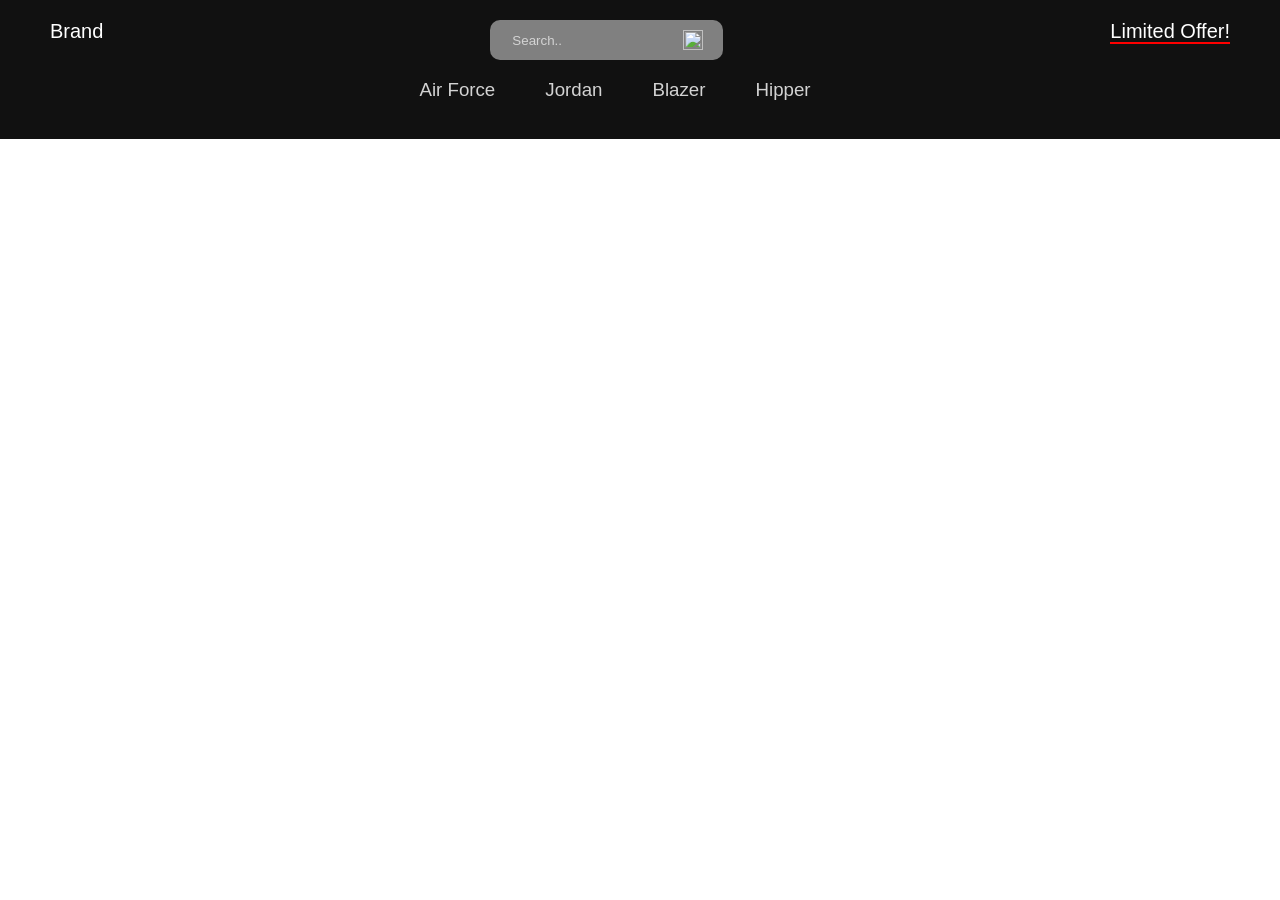
==== index.html @ 8e7e8dc8 "restar" ====
<DOCTYPE html!>
<html>
<head>
  <meta charset="UTF=8">
  <meta name="viewpoint" content="width=device-width, inital-scale=1.0">
  <title>Sample Store</title>
  <link rel="stylesheet" href="style.css">
</head>
<body>
  <nav>
    <!-- Top nav bar-->
    <div class="navTop">
      <div class="navItem">
        <span class="brandname">Brand</span>
      </div>

      <div class="navItem">
        <div class="search">
          <input type="text" placeholder="Search.." class="searchInput">
          <img height="20px" weidth="20px" src="https://github.com/safak/youtube/blob/html-css-js-ecommerce/img/search.png?raw=true">
        </div>
      </div>

      <div class="navItem">
        <span class="limittedoffer">Limited Offer!</span>
      </div>
    </div>
     <!--Top navbar close-->

    <!--bottom nav bar -->
    <div class="navBottom">
      <h3 class="menuitems">Air Force</h3>
      <h3 class="menuitems">Jordan</h3>
      <h3 class="menuitems">Blazer</h3>
      <h3 class="menuitems">Hipper</h3>
    </div>
    <!--bottom navbar close-->
  </nav>
</body>
</html>
---- style.css ----
body{
    font-family: 'Lato', sans-serif;
    padding:0;
    margin:0;
}

nav{
    background-color: #111;
    color: white;
    padding: 20px 50px ;
}

.navTop{
    display: flex;
    text-align: center;
    justify-content: space-between;
}

.brandname{
font-size: 20px;

}

.search{
    display: flex;
    align-items: center;
    background-color: gray;
    padding:10px 20px;
    border-radius: 10px;
}

.searchInput{
    border: none;
    background-color: transparent;
}

.searchInput::placeholder{
    color: lightgray;
}

.limittedoffer{
    font-size: 20px;
    border-bottom: 2px solid red;
    cursor: pointer;
}

.navBottom{
    display: flex;
    text-align: center;
    justify-content: center;
}

.menuitems{
    margin-right: 50px;
    cursor: pointer;
    color: lightgray;
    font-weight: 400;
}
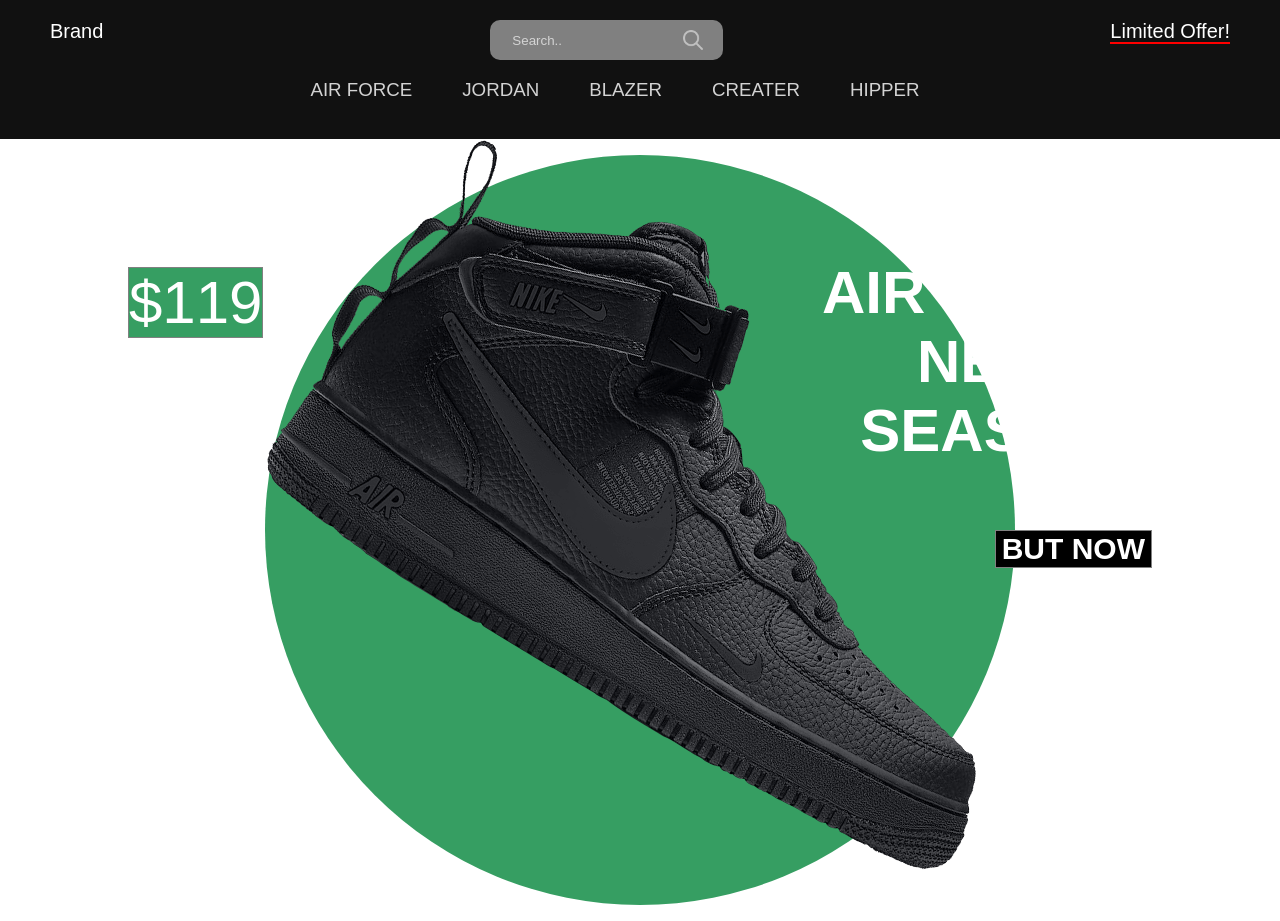
==== commit dc576852: "image slider" ====
--- a/index.html
+++ b/index.html
@@ -17,7 +17,7 @@
       <div class="navItem">
         <div class="search">
           <input type="text" placeholder="Search.." class="searchInput">
-          <img height="20px" weidth="20px" src="https://github.com/safak/youtube/blob/html-css-js-ecommerce/img/search.png?raw=true">
+          <img height="20px" weidth="20px" src="/img/search.png">
         </div>
       </div>
 
@@ -25,16 +25,63 @@
         <span class="limittedoffer">Limited Offer!</span>
       </div>
     </div>
-     <!--Top navbar close-->
 
     <!--bottom nav bar -->
     <div class="navBottom">
-      <h3 class="menuitems">Air Force</h3>
-      <h3 class="menuitems">Jordan</h3>
-      <h3 class="menuitems">Blazer</h3>
-      <h3 class="menuitems">Hipper</h3>
+      <h3 class="menuitem">AIR FORCE</h3>
+      <h3 class="menuitem">JORDAN</h3>
+      <h3 class="menuitem">BLAZER</h3>
+      <h3 class="menuitem">CREATER</h3>
+      <h3 class="menuitem">HIPPER</h3>
     </div>
-    <!--bottom navbar close-->
   </nav>
+
+  <!-- Imager slider-->
+  <div class="slider">
+    <div class="sliderwrapper">
+      <div class="slideritem">
+        <img src="./img/air.png" alt="" class="sliderimg">
+        <div class="sliderbg"></div>
+        <h1 class="slidertitle">AIR FORCE <br> NEW <br> SEASON</h1>
+        <h2 class="sliderprice">$119</h2>
+        <button class="buybutton">BUT NOW</button>
+      </div>
+
+      <div class="slideritem">
+        <img src="./img/jordan.png" alt="" class="sliderimg">
+        <div class="sliderbg"></div>
+        <h1 class="slidertitle">AIR JORDAN <br> NEW <br> SEASON</h1>
+        <h2 class="sliderprice">$149</h2>
+        <button class="buybutton">BUT NOW</button>
+      </div>
+
+      <div class="slideritem">
+        <img src="./img/blazer.png" alt="" class="sliderimg">
+        <div class="sliderbg"></div>
+        <h1 class="slidertitle">BLAZER <br> NEW <br> SEASON</h1>
+        <h2 class="sliderprice">$109</h2>
+        <button class="buybutton">BUT NOW</button>
+      </div>
+
+      <div class="slideritem">
+        <img src="./img/crater.png" alt="" class="sliderimg">
+        <div class="sliderbg"></div>
+        <h1 class="slidertitle">CREATER <br> NEW <br> SEASON</h1>
+        <h2 class="sliderprice">$129</h2>
+        <button class="buybutton">BUT NOW</button>
+      </div>
+
+      <div class="slideritem">
+        <img src="./img/hippie.png" alt="" class="sliderimg">
+        <div class="sliderbg"></div>
+        <h1 class="slidertitle">HIPPER <br> NEW <br> SEASON</h1>
+        <h2 class="sliderprice">$99</h2>
+        <button class="buybutton">BUT NOW</button>
+      </div>
+
+    </div>
+  </div>
+
+<script src="./script.js"></script>
 </body>
 </html>
--- a/style.css
+++ b/style.css
@@ -50,9 +50,113 @@
     justify-content: center;
 }
 
-.menuitems{
+.menuitem{
     margin-right: 50px;
     cursor: pointer;
     color: lightgray;
     font-weight: 400;
+}
+
+.slider{
+   background: url("https://images.unsplash.com/photo-1604147495798-57beb5d6af73?ixlib=rb-1.2.1&ixid=MnwxMjA3fDB8MHxwaG90by1wYWdlfHx8fGVufDB8fHx8&auto=format&fit=crop&w=2370&q=80");
+   overflow: hidden;
+}
+
+.sliderwrapper{
+    display: flex;
+    width: 500vw;
+    transition: all 1s ease-in-out;
+}
+
+.slideritem{
+    width: 100vw;
+    display: flex;
+    align-items: center;
+    justify-content: center;
+    position: relative;
+}
+
+.sliderBg {
+    width: 750px;
+    height: 750px;
+    border-radius: 50%;
+    position: absolute;
+}
+
+.sliderimg{
+    z-index: 1;
+}
+
+.slidertitle{
+    position: absolute;
+    top: 10%;
+    right: 10%;
+    font-size: 60px;
+    font-weight: 900;
+    text-align: center;
+    color: white;
+    z-index: 1; 
+}
+
+.sliderprice{
+    position: absolute;
+    top: 10%;
+    left: 10%;
+    font-size: 60px;
+    font-weight: 300;
+    text-align: center;
+    color: white;
+    border: 1px solid gray;
+    z-index: 1; 
+}
+
+.buybutton{
+   position: absolute;
+    top: 50%;
+    right: 10%;
+    font-size: 30px;
+    font-weight: 900;
+    text-align: center;
+    color: white;
+    background-color: black;
+    border: 1px solid gray;
+    z-index: 1; 
+    cursor: pointer;
+}
+
+.buybutton:hover{
+    background-color: white;
+    color: black;
+}
+
+.slideritem:nth-child(1) .sliderBg{
+    background-color: #369e62;
+}
+.slideritem:nth-child(2) .sliderBg{
+    background-color: #752cdc;
+}
+.slideritem:nth-child(3) .sliderBg{
+    background-color: #43b68e;
+}
+.slideritem:nth-child(4) .sliderBg{
+    background-color: #28a7e7;
+}
+.slideritem:nth-child(5) .sliderBg{
+    background-color: #c13fc8;
+}
+
+.slideritem:nth-child(1) .sliderprice{
+    background-color: #369e62;
+}
+.slideritem:nth-child(2) .sliderprice{
+    background-color: #752cdc;
+}
+.slideritem:nth-child(3) .sliderprice{
+    background-color: #43b68e;
+}
+.slideritem:nth-child(4) .sliderprice{
+    background-color: #28a7e7;
+}
+.slideritem:nth-child(5) .sliderprice{
+    background-color: #c13fc8;
 }
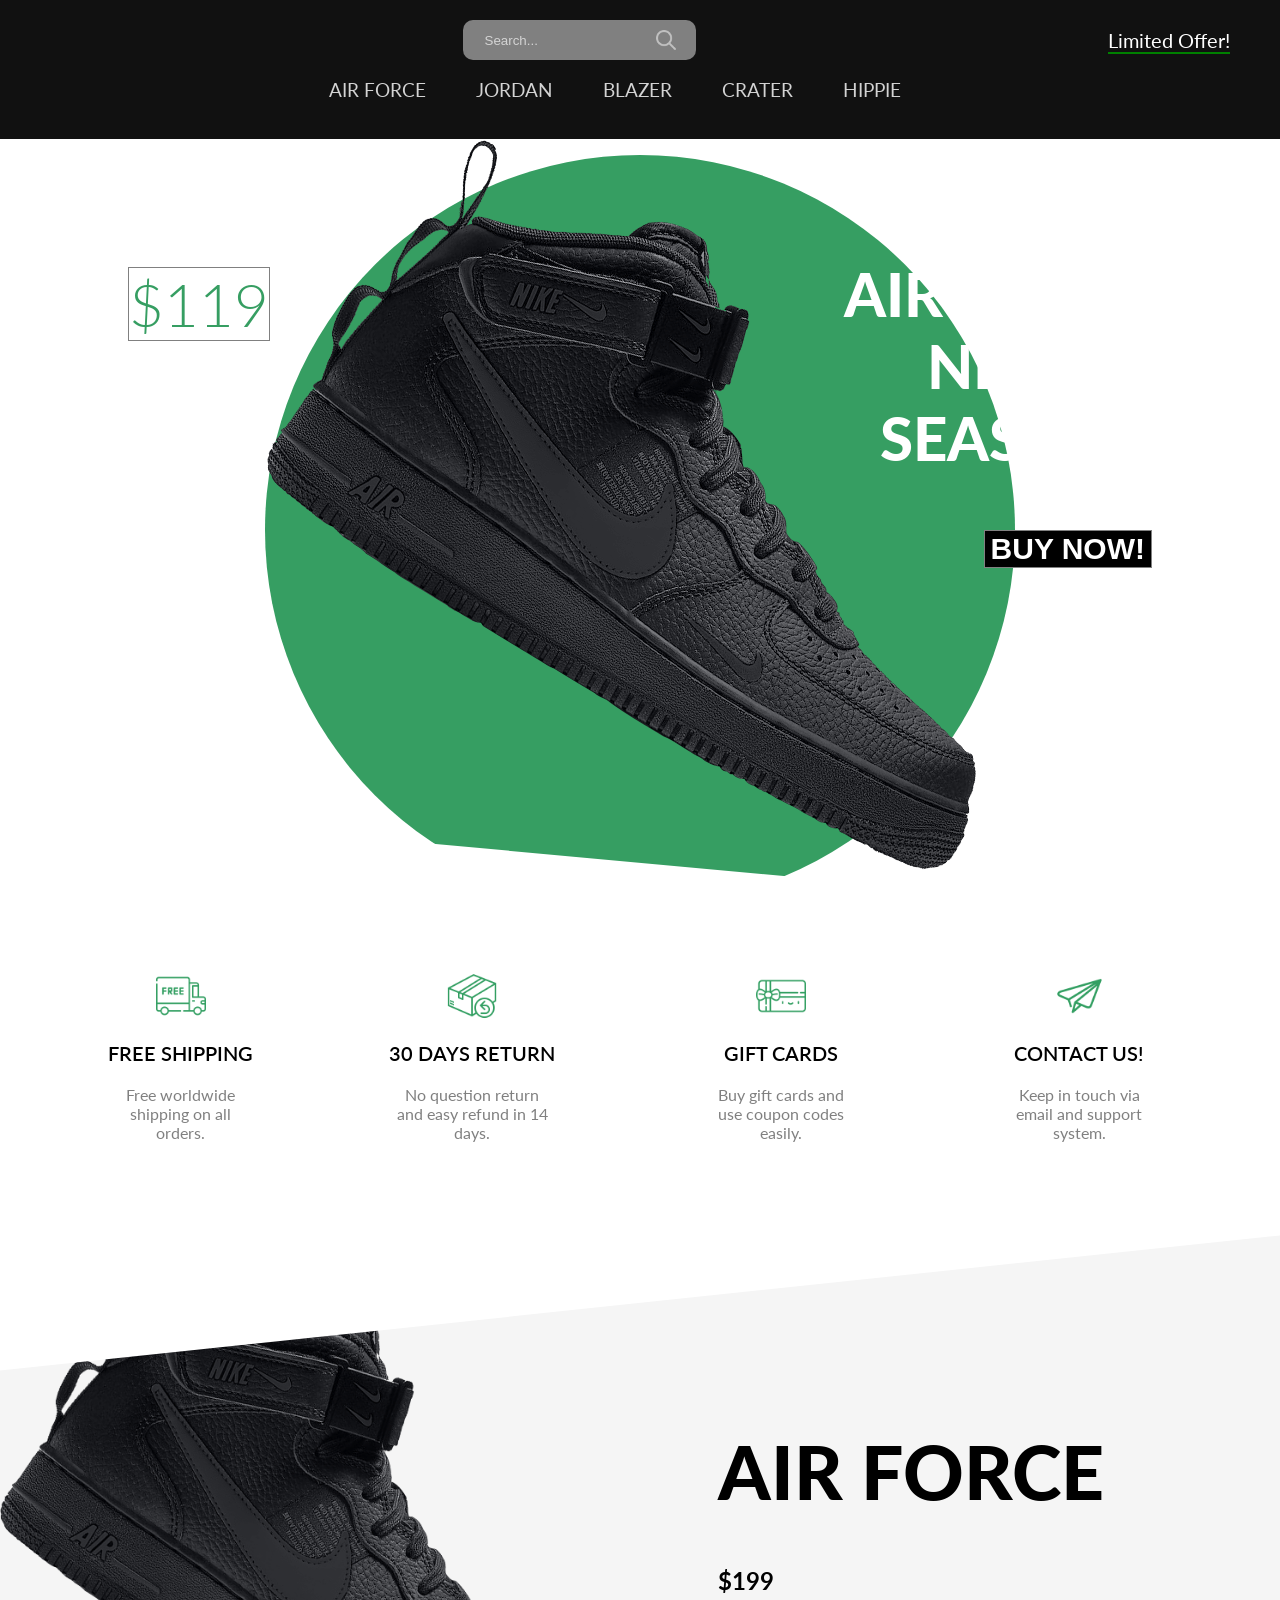
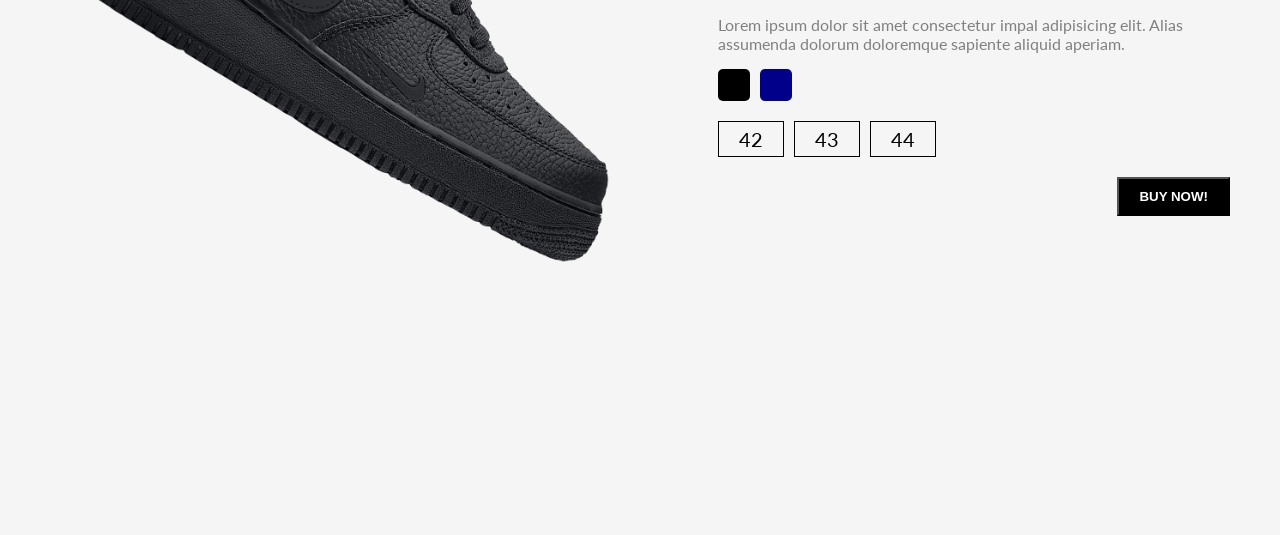
==== commit 12c3eefe: "add products" ====
--- a/index.html
+++ b/index.html
@@ -1,86 +1,132 @@
-<DOCTYPE html!>
-<html>
+<html lang="en">
+
 <head>
-  <meta charset="UTF=8">
-  <meta name="viewpoint" content="width=device-width, inital-scale=1.0">
-  <title>Sample Store</title>
-  <link rel="stylesheet" href="style.css">
+    <meta charset="UTF-8">
+    <meta http-equiv="X-UA-Compatible" content="IE=edge">
+    <meta name="viewport" content="width=device-width, initial-scale=1.0">
+    <link
+        href="https://fonts.googleapis.com/css2?family=Lato:ital,wght@0,100;0,300;0,400;0,700;0,900;1,100;1,300;1,400;1,700;1,900&display=swap"
+        rel="stylesheet">
+    <link rel="stylesheet" href="style.css">
+    <title>Nike Store</title>
 </head>
+
 <body>
-  <nav>
-    <!-- Top nav bar-->
-    <div class="navTop">
-      <div class="navItem">
-        <span class="brandname">Brand</span>
-      </div>
-
-      <div class="navItem">
-        <div class="search">
-          <input type="text" placeholder="Search.." class="searchInput">
-          <img height="20px" weidth="20px" src="/img/search.png">
+    <nav id="nav">
+        <div class="navTop">
+            <div class="navItem">
+                <img src="./img/sneakers.png" alt="">
+            </div>
+            <div class="navItem">
+                <div class="search">
+                    <input type="text" placeholder="Search..." class="searchInput">
+                    <img src="./img/search.png" width="20" height="20" alt="" class="searchIcon">
+                </div>
+            </div>
+            <div class="navItem">
+                <span class="limitedOffer">Limited Offer!</span>
+            </div>
         </div>
-      </div>
-
-      <div class="navItem">
-        <span class="limittedoffer">Limited Offer!</span>
-      </div>
+        <div class="navBottom">
+            <h3 class="menuItem">AIR FORCE</h3>
+            <h3 class="menuItem">JORDAN</h3>
+            <h3 class="menuItem">BLAZER</h3>
+            <h3 class="menuItem">CRATER</h3>
+            <h3 class="menuItem">HIPPIE</h3>
+        </div>
+    </nav>
+    <div class="slider">
+        <div class="sliderWrapper">
+            <div class="sliderItem">
+                <img src="./img/air.png" alt="" class="sliderImg">
+                <div class="sliderBg"></div>
+                <h1 class="sliderTitle">AIR FORCE</br> NEW</br> SEASON</h1>
+                <h2 class="sliderPrice">$119</h2>
+                <a href="#product">
+                    <button class="buyButton">BUY NOW!</button>
+                </a>
+            </div>
+            <div class="sliderItem">
+                <img src="./img/jordan.png" alt="" class="sliderImg">
+                <div class="sliderBg"></div>
+                <h1 class="sliderTitle">AIR JORDAN</br> NEW</br> SEASON</h1>
+                <h2 class="sliderPrice">$149</h2>
+                <a href="#product">
+                    <button class="buyButton">BUY NOW!</button>
+                </a>
+            </div>
+            <div class="sliderItem">
+                <img src="./img/blazer.png" alt="" class="sliderImg">
+                <div class="sliderBg"></div>
+                <h1 class="sliderTitle">BLAZER</br> NEW</br> SEASON</h1>
+                <h2 class="sliderPrice">$109</h2>
+                <a href="#product">
+                    <button class="buyButton">BUY NOW!</button>
+                </a>
+            </div>
+            <div class="sliderItem">
+                <img src="./img/crater.png" alt="" class="sliderImg">
+                <div class="sliderBg"></div>
+                <h1 class="sliderTitle">CRATER</br> NEW</br> SEASON</h1>
+                <h2 class="sliderPrice">$129</h2>
+                <a href="#product">
+                    <button class="buyButton">BUY NOW!</button>
+                </a>
+            </div>
+            <div class="sliderItem">
+                <img src="./img/hippie.png" alt="" class="sliderImg">
+                <div class="sliderBg"></div>
+                <h1 class="sliderTitle">HIPPIE</br> NEW</br> SEASON</h1>
+                <h2 class="sliderPrice">$99</h2>
+                <a href="#product">
+                    <button class="buyButton">BUY NOW!</button>
+                </a>
+            </div>
+        </div>
+    </div>
+   
+    <div class="features">
+        <div class="feature">
+            <img src="./img/shipping.png" alt="" class="featureIcon">
+            <span class="featureTitle">FREE SHIPPING</span>
+            <span class="featureDesc">Free worldwide shipping on all orders.</span>
+        </div>
+        <div class="feature">
+            <img class="featureIcon" src="./img/return.png" alt="">
+            <span class="featureTitle">30 DAYS RETURN</span>
+            <span class="featureDesc">No question return and easy refund in 14 days.</span>
+        </div>
+        <div class="feature">
+            <img class="featureIcon" src="./img/gift.png" alt="">
+            <span class="featureTitle">GIFT CARDS</span>
+            <span class="featureDesc">Buy gift cards and use coupon codes easily.</span>
+        </div>
+        <div class="feature">
+            <img class="featureIcon" src="./img/contact.png" alt="">
+            <span class="featureTitle">CONTACT US!</span>
+            <span class="featureDesc">Keep in touch via email and support system.</span>
+        </div>
     </div>
 
-    <!--bottom nav bar -->
-    <div class="navBottom">
-      <h3 class="menuitem">AIR FORCE</h3>
-      <h3 class="menuitem">JORDAN</h3>
-      <h3 class="menuitem">BLAZER</h3>
-      <h3 class="menuitem">CREATER</h3>
-      <h3 class="menuitem">HIPPER</h3>
-    </div>
-  </nav>
-
-  <!-- Imager slider-->
-  <div class="slider">
-    <div class="sliderwrapper">
-      <div class="slideritem">
-        <img src="./img/air.png" alt="" class="sliderimg">
-        <div class="sliderbg"></div>
-        <h1 class="slidertitle">AIR FORCE <br> NEW <br> SEASON</h1>
-        <h2 class="sliderprice">$119</h2>
-        <button class="buybutton">BUT NOW</button>
-      </div>
-
-      <div class="slideritem">
-        <img src="./img/jordan.png" alt="" class="sliderimg">
-        <div class="sliderbg"></div>
-        <h1 class="slidertitle">AIR JORDAN <br> NEW <br> SEASON</h1>
-        <h2 class="sliderprice">$149</h2>
-        <button class="buybutton">BUT NOW</button>
-      </div>
-
-      <div class="slideritem">
-        <img src="./img/blazer.png" alt="" class="sliderimg">
-        <div class="sliderbg"></div>
-        <h1 class="slidertitle">BLAZER <br> NEW <br> SEASON</h1>
-        <h2 class="sliderprice">$109</h2>
-        <button class="buybutton">BUT NOW</button>
-      </div>
-
-      <div class="slideritem">
-        <img src="./img/crater.png" alt="" class="sliderimg">
-        <div class="sliderbg"></div>
-        <h1 class="slidertitle">CREATER <br> NEW <br> SEASON</h1>
-        <h2 class="sliderprice">$129</h2>
-        <button class="buybutton">BUT NOW</button>
-      </div>
-
-      <div class="slideritem">
-        <img src="./img/hippie.png" alt="" class="sliderimg">
-        <div class="sliderbg"></div>
-        <h1 class="slidertitle">HIPPER <br> NEW <br> SEASON</h1>
-        <h2 class="sliderprice">$99</h2>
-        <button class="buybutton">BUT NOW</button>
-      </div>
-
-    </div>
-  </div>
+    <div class="product" id="product">
+        <img src="./img/air.png" alt="" class="productImg">
+        <div class="productDetails">
+            <h1 class="productTitle">AIR FORCE</h1>
+            <h2 class="productPrice">$199</h2>
+            <p class="productDesc">Lorem ipsum dolor sit amet consectetur impal adipisicing elit. Alias assumenda
+                dolorum
+                doloremque sapiente aliquid aperiam.</p>
+            <div class="colors">
+                <div class="color"></div>
+                <div class="color"></div>
+            </div>
+            <div class="sizes">
+                <div class="size">42</div>
+                <div class="size">43</div>
+                <div class="size">44</div>
+            </div>
+            <button class="productButton">BUY NOW!</button>
+        </div>
 
 <script src="./script.js"></script>
 </body>
--- a/style.css
+++ b/style.css
@@ -1,162 +1,346 @@
-body{
-    font-family: 'Lato', sans-serif;
-    padding:0;
-    margin:0;
-}
-
-nav{
-    background-color: #111;
-    color: white;
-    padding: 20px 50px ;
-}
-
-.navTop{
-    display: flex;
-    text-align: center;
-    justify-content: space-between;
-}
-
-.brandname{
-font-size: 20px;
-
-}
-
-.search{
-    display: flex;
-    align-items: center;
-    background-color: gray;
-    padding:10px 20px;
-    border-radius: 10px;
-}
-
-.searchInput{
-    border: none;
-    background-color: transparent;
-}
-
-.searchInput::placeholder{
-    color: lightgray;
-}
-
-.limittedoffer{
-    font-size: 20px;
-    border-bottom: 2px solid red;
-    cursor: pointer;
-}
-
-.navBottom{
-    display: flex;
-    text-align: center;
-    justify-content: center;
-}
-
-.menuitem{
-    margin-right: 50px;
-    cursor: pointer;
-    color: lightgray;
-    font-weight: 400;
-}
-
-.slider{
-   background: url("https://images.unsplash.com/photo-1604147495798-57beb5d6af73?ixlib=rb-1.2.1&ixid=MnwxMjA3fDB8MHxwaG90by1wYWdlfHx8fGVufDB8fHx8&auto=format&fit=crop&w=2370&q=80");
-   overflow: hidden;
-}
-
-.sliderwrapper{
-    display: flex;
-    width: 500vw;
-    transition: all 1s ease-in-out;
-}
-
-.slideritem{
-    width: 100vw;
-    display: flex;
-    align-items: center;
-    justify-content: center;
-    position: relative;
+html {
+  scroll-behavior: smooth;
+}
+
+body {
+  font-family: "Lato", sans-serif;
+  padding: 0;
+  margin: 0;
+}
+
+nav {
+  background-color: #111;
+  color: white;
+  padding: 20px 50px;
+}
+
+.navTop {
+  display: flex;
+  align-items: center;
+  justify-content: space-between;
+}
+
+.search {
+  display: flex;
+  align-items: center;
+  background-color: gray;
+  padding: 10px 20px;
+  border-radius: 10px;
+}
+
+.searchInput {
+  border: none;
+  background-color: transparent;
+}
+
+.searchInput::placeholder {
+  color: lightgray;
+}
+
+.limitedOffer {
+  font-size: 20px;
+  border-bottom: 2px solid green;
+  cursor: pointer;
+}
+
+.navBottom {
+  display: flex;
+  align-items: center;
+  justify-content: center;
+}
+
+.menuItem {
+  margin-right: 50px;
+  cursor: pointer;
+  color: lightgray;
+  font-weight: 400;
+}
+
+.slider {
+  background: url("https://images.unsplash.com/photo-1604147495798-57beb5d6af73?ixlib=rb-1.2.1&ixid=MnwxMjA3fDB8MHxwaG90by1wYWdlfHx8fGVufDB8fHx8&auto=format&fit=crop&w=2370&q=80");
+  clip-path: polygon(0 0, 100% 0, 100% 100%, 0 85%);
+  overflow: hidden;
+}
+
+.sliderWrapper {
+  display: flex;
+  width: 500vw;
+  transition: all 1.5s ease-in-out;
+}
+
+.sliderItem {
+  width: 100vw;
+  display: flex;
+  align-items: center;
+  justify-content: center;
+  position: relative;
 }
 
 .sliderBg {
-    width: 750px;
-    height: 750px;
-    border-radius: 50%;
-    position: absolute;
-}
-
-.sliderimg{
-    z-index: 1;
-}
-
-.slidertitle{
-    position: absolute;
-    top: 10%;
-    right: 10%;
-    font-size: 60px;
-    font-weight: 900;
-    text-align: center;
-    color: white;
-    z-index: 1; 
-}
-
-.sliderprice{
-    position: absolute;
-    top: 10%;
-    left: 10%;
-    font-size: 60px;
-    font-weight: 300;
-    text-align: center;
-    color: white;
-    border: 1px solid gray;
-    z-index: 1; 
-}
-
-.buybutton{
-   position: absolute;
-    top: 50%;
-    right: 10%;
-    font-size: 30px;
-    font-weight: 900;
-    text-align: center;
-    color: white;
-    background-color: black;
-    border: 1px solid gray;
-    z-index: 1; 
-    cursor: pointer;
-}
-
-.buybutton:hover{
-    background-color: white;
-    color: black;
-}
-
-.slideritem:nth-child(1) .sliderBg{
-    background-color: #369e62;
-}
-.slideritem:nth-child(2) .sliderBg{
-    background-color: #752cdc;
-}
-.slideritem:nth-child(3) .sliderBg{
-    background-color: #43b68e;
-}
-.slideritem:nth-child(4) .sliderBg{
-    background-color: #28a7e7;
-}
-.slideritem:nth-child(5) .sliderBg{
-    background-color: #c13fc8;
-}
-
-.slideritem:nth-child(1) .sliderprice{
-    background-color: #369e62;
-}
-.slideritem:nth-child(2) .sliderprice{
-    background-color: #752cdc;
-}
-.slideritem:nth-child(3) .sliderprice{
-    background-color: #43b68e;
-}
-.slideritem:nth-child(4) .sliderprice{
-    background-color: #28a7e7;
-}
-.slideritem:nth-child(5) .sliderprice{
-    background-color: #c13fc8;
+  width: 750px;
+  height: 750px;
+  border-radius: 50%;
+  position: absolute;
+}
+
+.sliderImg {
+  z-index: 1;
+}
+
+.sliderTitle {
+  position: absolute;
+  top: 10%;
+  right: 10%;
+  font-size: 60px;
+  font-weight: 900;
+  text-align: center;
+  color: white;
+  z-index: 1;
+}
+
+.sliderPrice {
+  position: absolute;
+  top: 10%;
+  left: 10%;
+  font-size: 60px;
+  font-weight: 300;
+  text-align: center;
+  color: white;
+  border: 1px solid gray;
+  z-index: 1;
+}
+
+.buyButton {
+  position: absolute;
+  top: 50%;
+  right: 10%;
+  font-size: 30px;
+  font-weight: 900;
+  color: white;
+  border: 1px solid gray;
+  background-color: black;
+  z-index: 1;
+  cursor: pointer;
+}
+
+.buyButton:hover {
+  background-color: white;
+  color: black;
+}
+
+.sliderItem:nth-child(1) .sliderBg {
+  background-color: #369e62;
+}
+.sliderItem:nth-child(2) .sliderBg {
+  background-color: rebeccapurple;
+}
+.sliderItem:nth-child(3) .sliderBg {
+  background-color: teal;
+}
+.sliderItem:nth-child(4) .sliderBg {
+  background-color: cornflowerblue;
+}
+.sliderItem:nth-child(5) .sliderBg {
+  background-color: rgb(124, 115, 80);
+}
+
+.sliderItem:nth-child(1) .sliderPrice {
+  color: #369e62;
+}
+.sliderItem:nth-child(2) .sliderPrice {
+  color: white;
+}
+.sliderItem:nth-child(3) .sliderPrice {
+  color: teal;
+}
+.sliderItem:nth-child(4) .sliderPrice {
+  color: cornflowerblue;
+}
+.sliderItem:nth-child(5) .sliderPrice {
+  color: cornsilk;
+}
+
+.features {
+  display: flex;
+  align-items: center;
+  justify-content: space-between;
+  padding: 50px;
+}
+
+.feature {
+  display: flex;
+  flex-direction: column;
+  align-items: center;
+  text-align: center;
+}
+
+.featureIcon {
+  width: 50px;
+  height: 50px;
+}
+
+.featureTitle {
+  font-size: 20px;
+  font-weight: 600;
+  margin: 20px;
+}
+
+.featureDesc {
+  color: gray;
+  width: 50%;
+  height: 100px;
+}
+
+.product {
+  height: 100vh;
+  background-color: whitesmoke;
+  position: relative;
+  clip-path: polygon(0 15%, 100% 0, 100% 100%, 0% 100%);
+}
+
+.payment {
+  width: 500px;
+  height: 500px;
+  background-color: white;
+  position: absolute;
+  top: 0;
+  bottom: 0;
+  left: 0;
+  right: 0;
+  margin: auto;
+  padding: 10px 50px;
+  display: none;
+  flex-direction: column;
+  -webkit-box-shadow: 0px 0px 13px 2px rgba(0, 0, 0, 0.3);
+  box-shadow: 0px 0px 13px 2px rgba(0, 0, 0, 0.3);
+}
+
+.payTitle {
+  font-size: 20px;
+  color: lightgray;
+}
+
+label {
+  font-size: 14px;
+  font-weight: 300;
+}
+
+.payInput {
+  padding: 10px;
+  margin: 10px 0px;
+  border: none;
+  border-bottom: 1px solid gray;
+}
+
+.payInput::placeholder {
+  color: rgb(163, 163, 163);
+}
+
+.cardIcons {
+  display: flex;
+}
+
+.cardIcon {
+  margin-right: 10px;
+}
+
+.cardInfo {
+  display: flex;
+  justify-content: space-between;
+}
+
+.sm {
+  width: 30%;
+}
+
+.payButton {
+  position: absolute;
+  height: 40px;
+  bottom: -40;
+  width: 100%;
+  left: 0;
+  -webkit-box-shadow: 0px 0px 13px 2px rgba(0, 0, 0, 0.3);
+  box-shadow: 0px 0px 13px 2px rgba(0, 0, 0, 0.3);
+  background-color: #369e62;
+  color: white;
+  border: none;
+  cursor: pointer;
+}
+
+.close {
+  width: 20px;
+  height: 20px;
+  position: absolute;
+  background-color: gray;
+  color: white;
+  top: 10px;
+  right: 10px;
+  display: flex;
+  align-items: center;
+  justify-content: center;
+  cursor: pointer;
+  padding: 2px;
+}
+
+.productImg {
+  width: 50%;
+}
+
+.productDetails {
+  position: absolute;
+  top: 10%;
+  right: 0;
+  width: 40%;
+  padding: 50px;
+}
+
+.productTitle {
+  font-size: 75px;
+  font-weight: 900;
+}
+
+.productDesc {
+  font-style: 24px;
+  color: gray;
+}
+
+.colors,
+.sizes {
+  display: flex;
+  margin-bottom: 20px;
+}
+
+.color {
+  width: 32px;
+  height: 32px;
+  border-radius: 5px;
+  background-color: black;
+  margin-right: 10px;
+  cursor: pointer;
+}
+
+.color:last-child {
+  background-color: darkblue;
+}
+
+.size {
+  padding: 5px 20px;
+  border: 1px solid black;
+  margin-right: 10px;
+  cursor: pointer;
+  font-size: 20px;
+}
+
+.productButton {
+  float: right;
+  padding: 10px 20px;
+  background-color: black;
+  color: white;
+  font-weight: 600;
+  cursor: pointer;
+}
+
+.productButton:hover {
+  background-color: white;
+  color: black;
 }
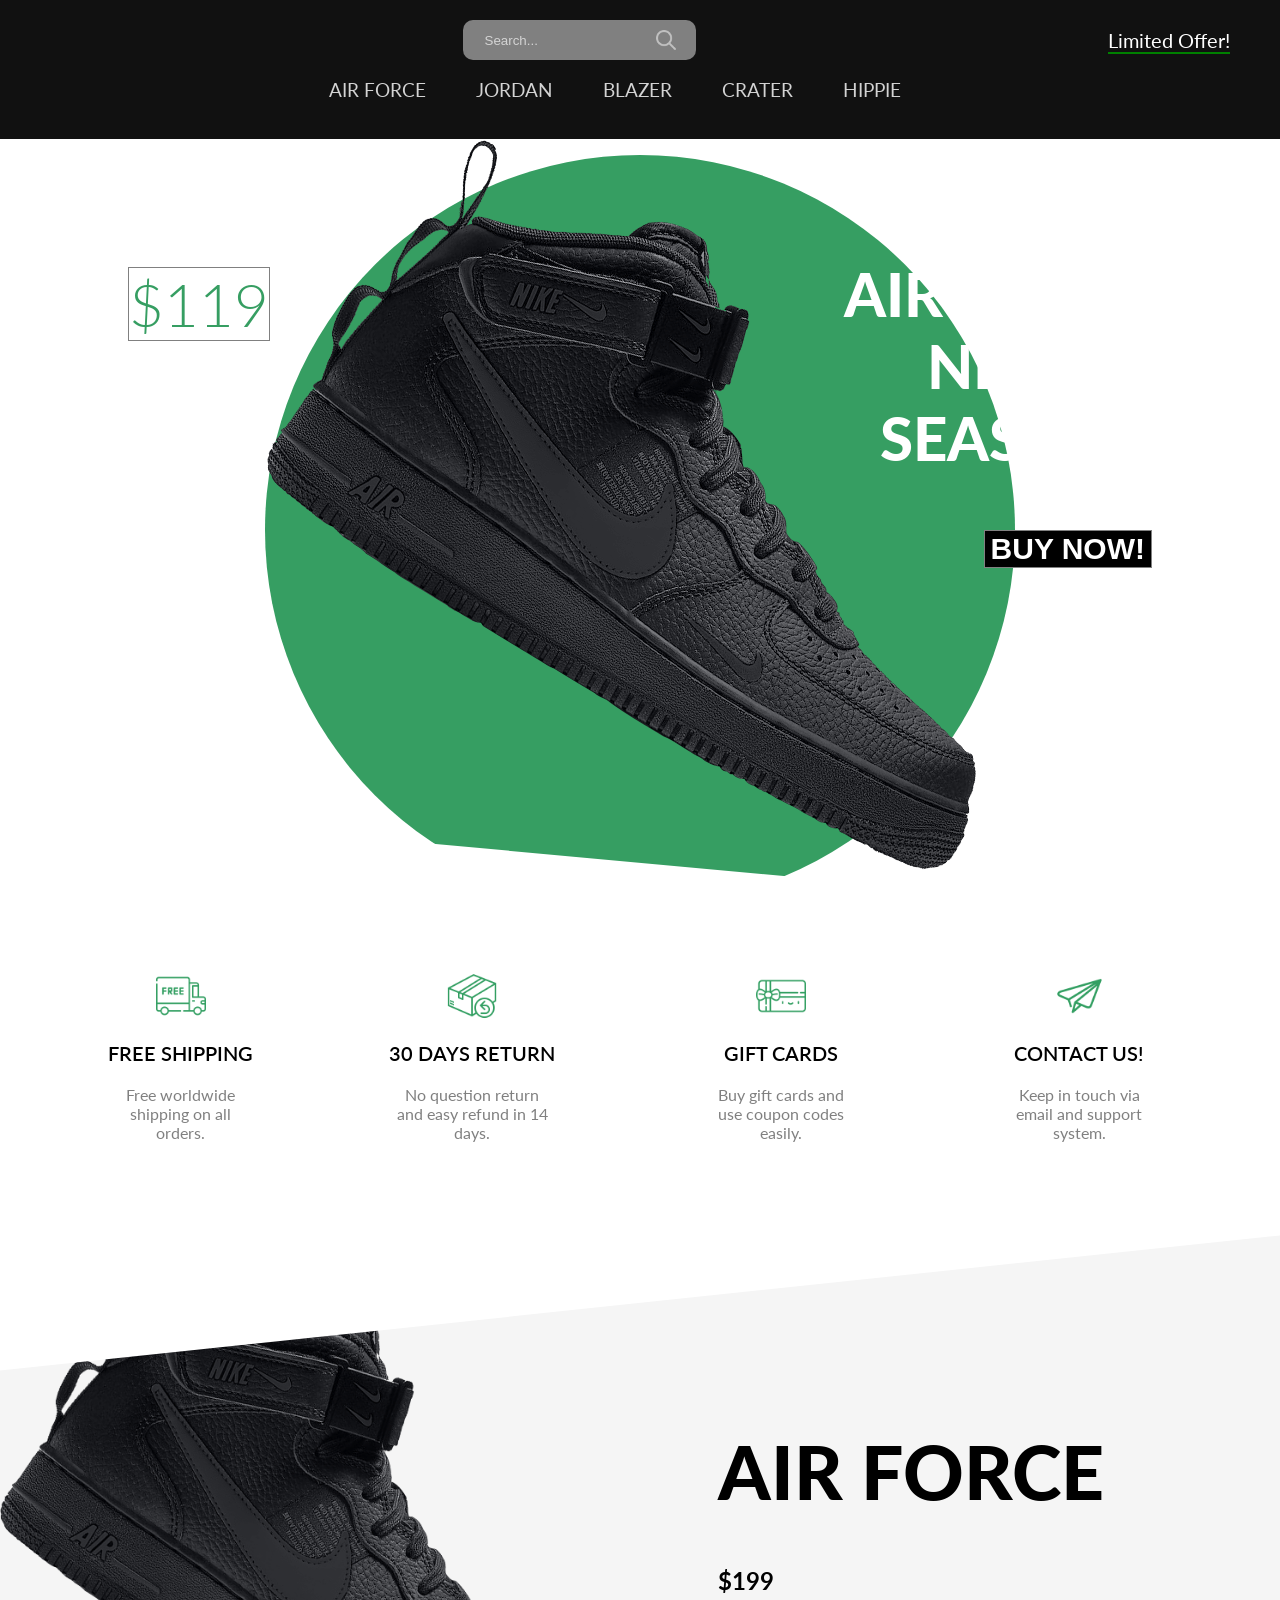
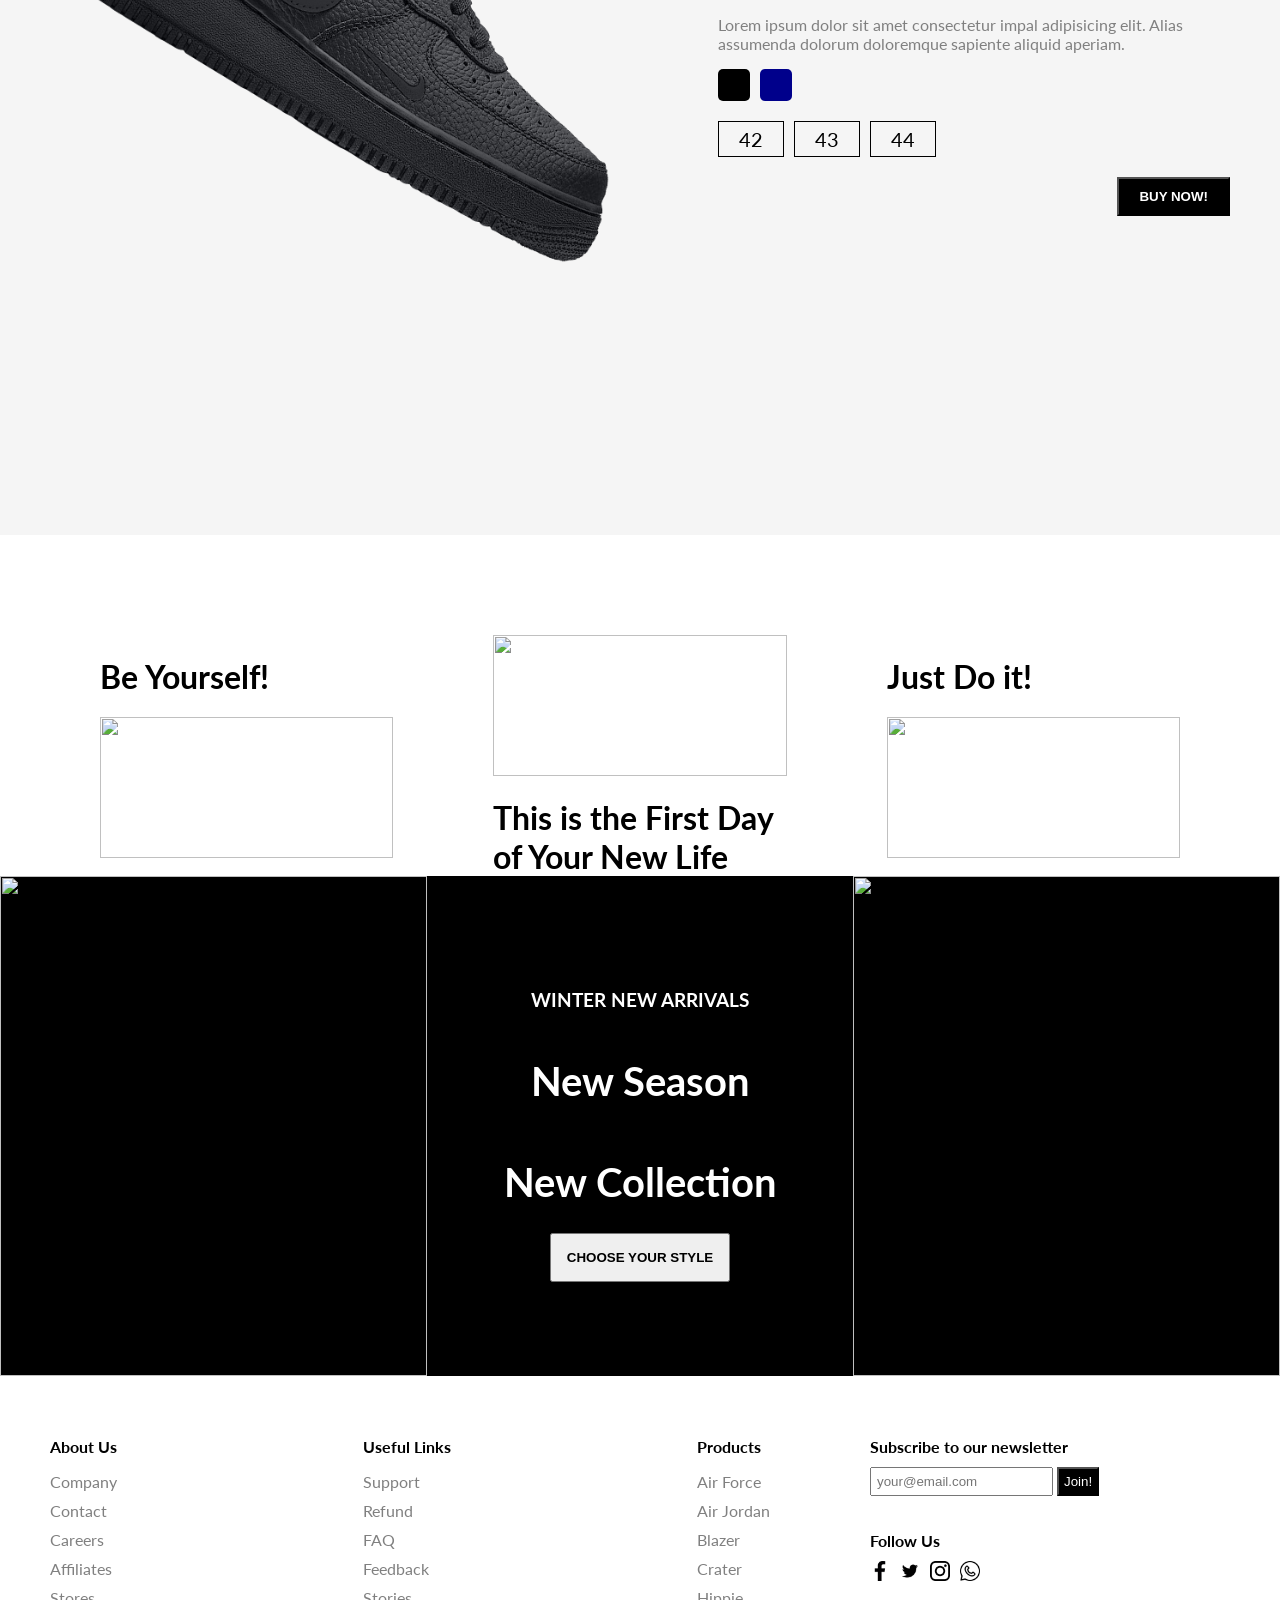
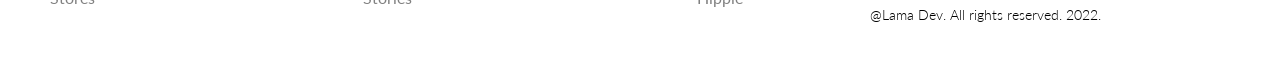
==== commit a0557a26: "add final touch" ====
--- a/index.html
+++ b/index.html
@@ -127,7 +127,120 @@
             </div>
             <button class="productButton">BUY NOW!</button>
         </div>
-
-<script src="./script.js"></script>
+        <div class="payment">
+            <h1 class="payTitle">Personal Information</h1>
+            <label>Name and Surname</label>
+            <input type="text" placeholder="John Doe" class="payInput">
+            <label>Phone Number</label>
+            <input type="text" placeholder="+1 234 5678" class="payInput">
+            <label>Address</label>
+            <input type="text" placeholder="Elton St 21 22-145" class="payInput">
+            <h1 class="payTitle">Card Information</h1>
+            <div class="cardIcons">
+                <img src="./img/visa.png" width="40" alt="" class="cardIcon">
+                <img src="./img/master.png" alt="" width="40" class="cardIcon">
+            </div>
+            <input type="password" class="payInput" placeholder="Card Number">
+            <div class="cardInfo">
+                <input type="text" placeholder="mm" class="payInput sm">
+                <input type="text" placeholder="yyyy" class="payInput sm">
+                <input type="text" placeholder="cvv" class="payInput sm">
+            </div>
+            <button class="payButton">Checkout!</button>
+            <span class="close">X</span>
+        </div>
+    </div>
+    <div class="gallery">
+        <div class="galleryItem">
+            <h1 class="galleryTitle">Be Yourself!</h1>
+            <img src="https://images.pexels.com/photos/9295809/pexels-photo-9295809.jpeg?auto=compress&cs=tinysrgb&dpr=2&w=500"
+                alt="" class="galleryImg">
+        </div>
+        <div class="galleryItem">
+            <img src="https://images.pexels.com/photos/1040427/pexels-photo-1040427.jpeg?auto=compress&cs=tinysrgb&dpr=2&w=500"
+                alt="" class="galleryImg">
+            <h1 class="galleryTitle">This is the First Day of Your New Life</h1>
+        </div>
+        <div class="galleryItem">
+            <h1 class="galleryTitle">Just Do it!</h1>
+            <img src="https://images.pexels.com/photos/7856965/pexels-photo-7856965.jpeg?auto=compress&cs=tinysrgb&dpr=2&w=500"
+                alt="" class="galleryImg">
+        </div>
+    </div>
+    <div class="newSeason">
+        <div class="nsItem">
+            <img src="https://images.pexels.com/photos/4753986/pexels-photo-4753986.jpeg?auto=compress&cs=tinysrgb&dpr=2&w=500"
+                alt="" class="nsImg">
+        </div>
+        <div class="nsItem">
+            <h3 class="nsTitleSm">WINTER NEW ARRIVALS</h3>
+            <h1 class="nsTitle">New Season</h1>
+            <h1 class="nsTitle">New Collection</h1>
+            <a href="#nav">
+                <button class="nsButton">CHOOSE YOUR STYLE</button>
+            </a>
+        </div>
+        <div class="nsItem">
+            <img src="https://images.pexels.com/photos/7856965/pexels-photo-7856965.jpeg?auto=compress&cs=tinysrgb&dpr=2&w=500"
+                alt="" class="nsImg">
+        </div>
+    </div>
+    <footer>
+        <div class="footerLeft">
+            <div class="footerMenu">
+                <h1 class="fMenuTitle">About Us</h1>
+                <ul class="fList">
+                    <li class="fListItem">Company</li>
+                    <li class="fListItem">Contact</li>
+                    <li class="fListItem">Careers</li>
+                    <li class="fListItem">Affiliates</li>
+                    <li class="fListItem">Stores</li>
+                </ul>
+            </div>
+            <div class="footerMenu">
+                <h1 class="fMenuTitle">Useful Links</h1>
+                <ul class="fList">
+                    <li class="fListItem">Support</li>
+                    <li class="fListItem">Refund</li>
+                    <li class="fListItem">FAQ</li>
+                    <li class="fListItem">Feedback</li>
+                    <li class="fListItem">Stories</li>
+                </ul>
+            </div>
+            <div class="footerMenu">
+                <h1 class="fMenuTitle">Products</h1>
+                <ul class="fList">
+                    <li class="fListItem">Air Force</li>
+                    <li class="fListItem">Air Jordan</li>
+                    <li class="fListItem">Blazer</li>
+                    <li class="fListItem">Crater</li>
+                    <li class="fListItem">Hippie</li>
+                </ul>
+            </div>
+        </div>
+        <div class="footerRight">
+            <div class="footerRightMenu">
+                <h1 class="fMenuTitle">Subscribe to our newsletter</h1>
+                <div class="fMail">
+                    <input type="text" placeholder="your@email.com" class="fInput">
+                    <button class="fButton">Join!</button>
+                </div>
+            </div>
+            <div class="footerRightMenu">
+                <h1 class="fMenuTitle">Follow Us</h1>
+                <div class="fIcons">
+                    <img src="./img/facebook.png" alt="" class="fIcon">
+                    <img src="./img/twitter.png" alt="" class="fIcon">
+                    <img src="./img/instagram.png" alt="" class="fIcon">
+                    <img src="./img/whatsapp.png" alt="" class="fIcon">
+                </div>
+            </div>
+            <div class="footerRightMenu">
+                <span class="copyright">@Lama Dev. All rights reserved. 2022.</span>
+            </div>
+        </div>
+    </footer>
+    <script src="./app.js"></script>
 </body>
+
 </html>
--- a/style.css
+++ b/style.css
@@ -343,4 +343,221 @@
 .productButton:hover {
   background-color: white;
   color: black;
+}
+
+.gallery {
+  padding: 50px;
+  display: flex;
+}
+
+.galleryItem {
+  flex: 1;
+  padding: 50px;
+}
+
+.galleryImg {
+  width: 100%;
+}
+
+.newSeason {
+  display: flex;
+}
+
+.nsItem {
+  flex: 1;
+  background-color: black;
+  color: white;
+  display: flex;
+  flex-direction: column;
+  align-items: center;
+  justify-content: center;
+  text-align: center;
+}
+
+.nsImg {
+  width: 100%;
+  height: 500px;
+}
+
+.nsTitle {
+  font-size: 40px;
+}
+
+.nsButton {
+  padding: 15px;
+  font-weight: 600;
+  cursor: pointer;
+}
+
+footer {
+  display: flex;
+}
+
+.footerLeft {
+  flex: 2;
+  display: flex;
+  justify-content: space-between;
+  padding: 50px;
+}
+
+.fMenuTitle {
+  font-size: 16px;
+}
+
+.fList {
+  padding: 0;
+  list-style: none;
+}
+
+.fListItem {
+  margin-bottom: 10px;
+  color: gray;
+  cursor: pointer;
+}
+
+.footerRight {
+  flex: 1;
+  padding: 50px;
+  display: flex;
+  flex-direction: column;
+  justify-content: space-between;
+}
+
+.fInput {
+  padding: 5px;
+}
+
+.fButton {
+  padding: 5px;
+  background-color: black;
+  color: white;
+}
+
+.fIcons{
+  display: flex;
+}
+
+.fIcon{
+  width: 20px;
+  height: 20px;
+  margin-right: 10px;
+}
+
+.copyright{
+  font-weight: 300;
+  font-size: 14px;
+}
+
+@media screen and (max-width:480px) {
+  nav{
+    padding: 20px;
+  }
+
+  .search{
+    display: none;
+  }
+
+  .navBottom{
+    flex-wrap: wrap;
+  }
+
+  .menuItem{
+    margin: 20px;
+    font-weight: 700;
+    font-size: 20px;
+  }
+
+  .slider{
+    clip-path: none;
+  }
+
+  .sliderImg{
+    width: 90%;
+  }
+
+  .sliderBg{
+    width: 100%;
+    height: 100%;
+  }
+
+  .sliderTitle{
+    display: none;
+  }
+
+  .sliderPrice{
+    top: unset;
+    bottom: -50;
+    left: 0;
+    background-color: lightgrey;
+  }
+
+  .buyButton{
+    right: 0;
+    top: 0;
+  }
+
+  .features{
+    flex-direction: column;
+  }
+
+  .product{
+    clip-path: none ;
+    display: flex;
+    flex-direction: column;
+    align-items: center;
+  }
+
+  .productImg{
+    width: 80%;
+  }
+
+  .productDetails{
+    width: 100%;
+    padding: 0;
+    display: flex;
+    flex-direction: column;
+    align-items: center;
+    text-align: center;
+    position: relative;
+    top: 0;
+  }
+
+  .productTitle{
+    font-size: 50px;
+    margin: 0;
+  }
+
+  .gallery{
+    display: none;
+  }
+
+  .newSeason{
+    flex-direction: column;
+  }
+
+  .nsItem:nth-child(2){
+    padding: 50px;
+  }
+
+  footer{
+    flex-direction: column;
+    align-items: center;
+  }
+
+  .footerLeft{
+    padding: 20px;
+    width: 90%;
+  }
+
+  .footerRight{
+    padding: 20px;
+    width: 90%;
+    align-items: center;
+    background-color: whitesmoke;
+  }
+
+  .payment{
+    width: 90%;
+    padding: 20px;
+  }
 }
